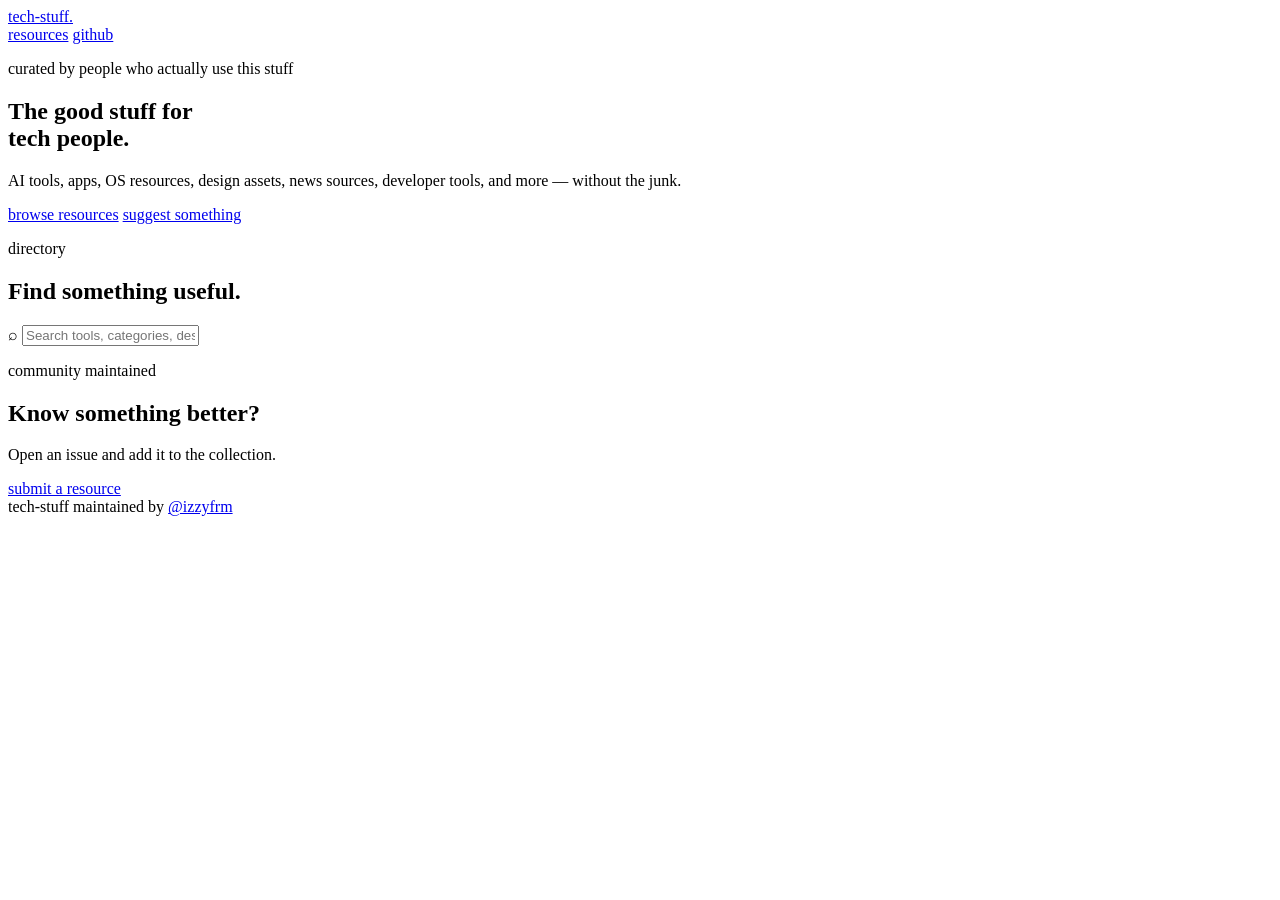
==== index.html @ e7332f13 "feat: add resource hub website" ====
<!doctype html>
<html lang="en">
<head>
  <meta charset="utf-8" />
  <meta name="viewport" content="width=device-width,initial-scale=1" />
  <meta name="description" content="A curated collection of the best resources for developers, AI users, and tech people." />
  <meta name="theme-color" content="#0a0a0a" />
  <title>tech-stuff — useful stuff for tech people</title>
  <link rel="stylesheet" href="./assets/style.css" />
</head>
<body>
  <header class="site-header">
    <a class="brand" href="#">tech-stuff<span>.</span></a>
    <nav>
      <a href="#resources">resources</a>
      <a href="https://github.com/izzyfrm/tech-stuff" target="_blank" rel="noreferrer">github</a>
    </nav>
  </header>

  <main>
    <section class="hero">
      <p class="eyebrow">curated by people who actually use this stuff</p>
      <h1>The good stuff for<br><span>tech people.</span></h1>
      <p class="hero-copy">AI tools, apps, OS resources, design assets, news sources, developer tools, and more — without the junk.</p>
      <div class="hero-actions">
        <a class="primary" href="#resources">browse resources</a>
        <a class="secondary" href="https://github.com/izzyfrm/tech-stuff/issues" target="_blank" rel="noreferrer">suggest something</a>
      </div>
    </section>

    <section class="controls" id="resources">
      <div>
        <p class="section-label">directory</p>
        <h2>Find something useful.</h2>
      </div>
      <label class="search-wrap">
        <span>⌕</span>
        <input id="search" autocomplete="off" placeholder="Search tools, categories, descriptions..." />
      </label>
    </section>

    <div class="filters" id="filters"></div>
    <section class="grid" id="resourceGrid" aria-live="polite"></section>

    <section class="submit">
      <div>
        <p class="section-label">community maintained</p>
        <h2>Know something better?</h2>
        <p>Open an issue and add it to the collection.</p>
      </div>
      <a class="primary" href="https://github.com/izzyfrm/tech-stuff/issues/new" target="_blank" rel="noreferrer">submit a resource</a>
    </section>
  </main>

  <footer>
    <span>tech-stuff</span>
    <span>maintained by <a href="https://github.com/izzyfrm" target="_blank" rel="noreferrer">@izzyfrm</a></span>
  </footer>

  <script src="./assets/app.js"></script>
</body>
</html>
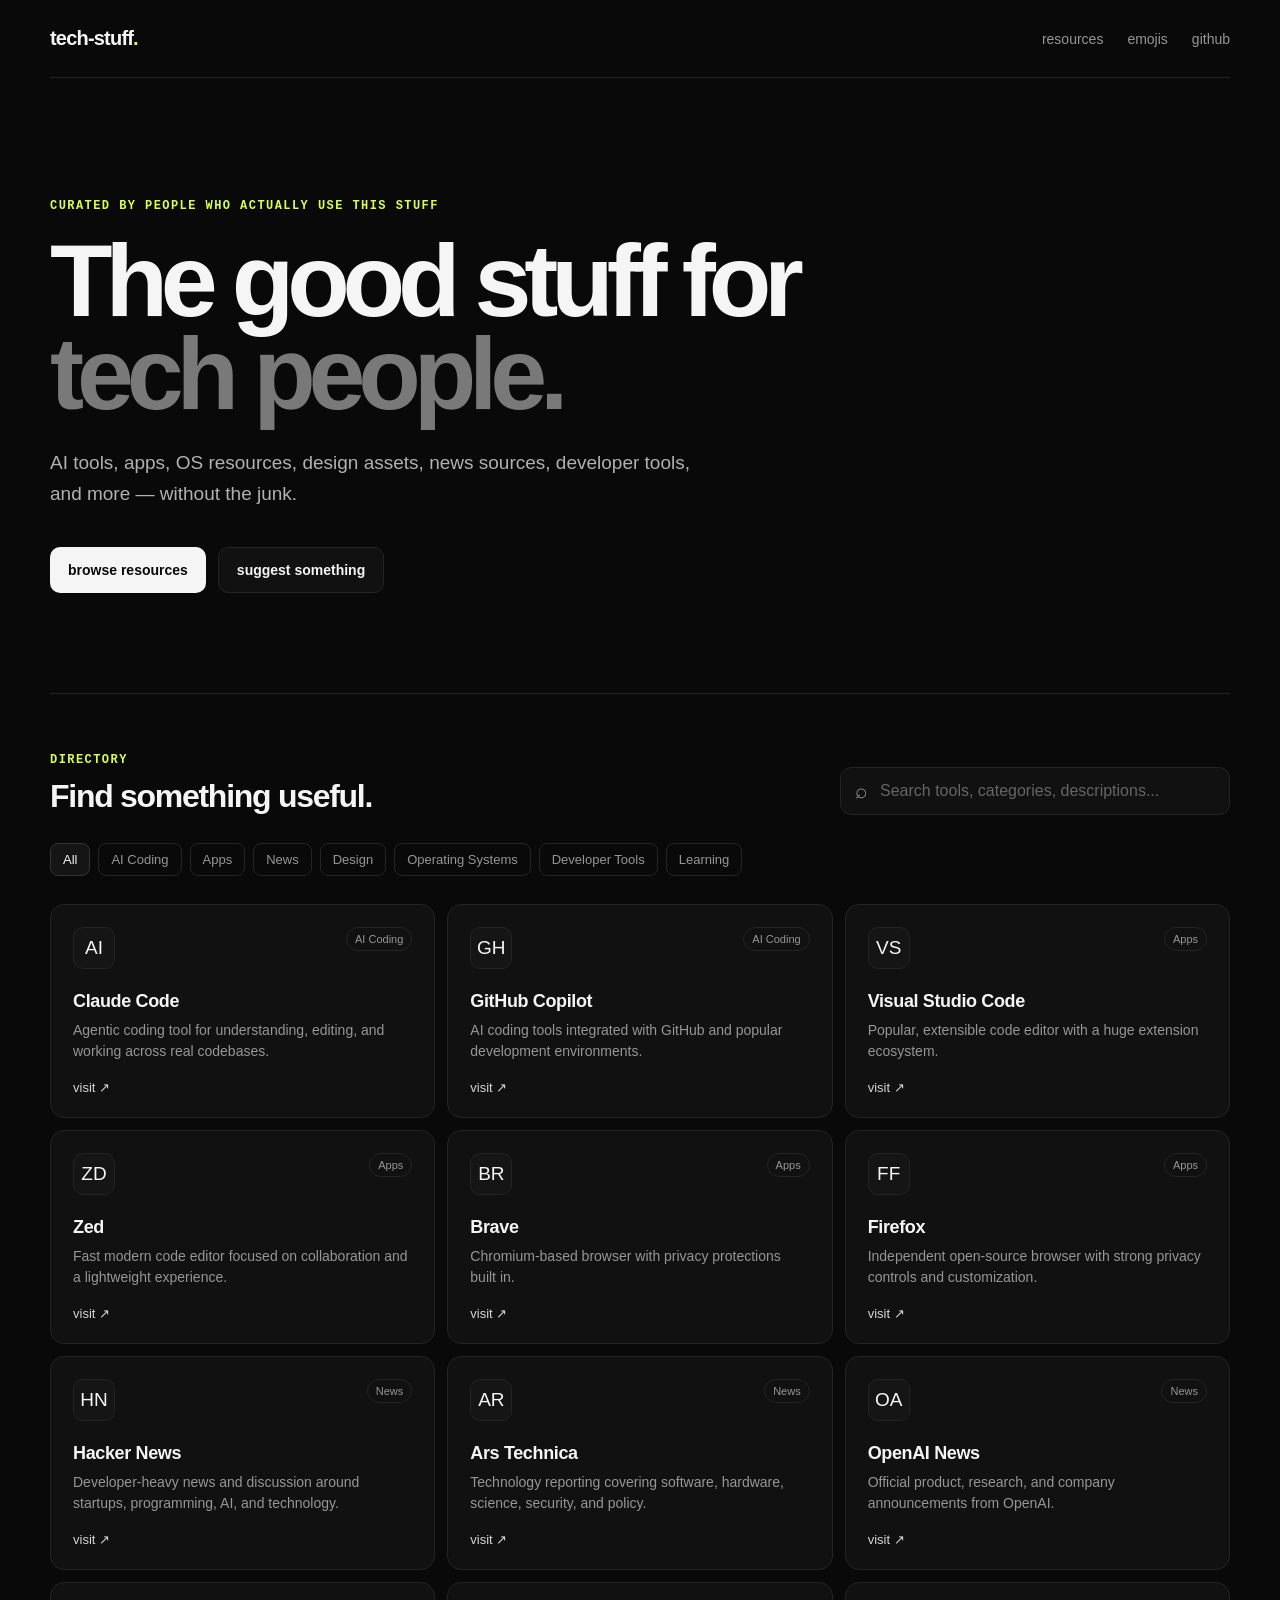
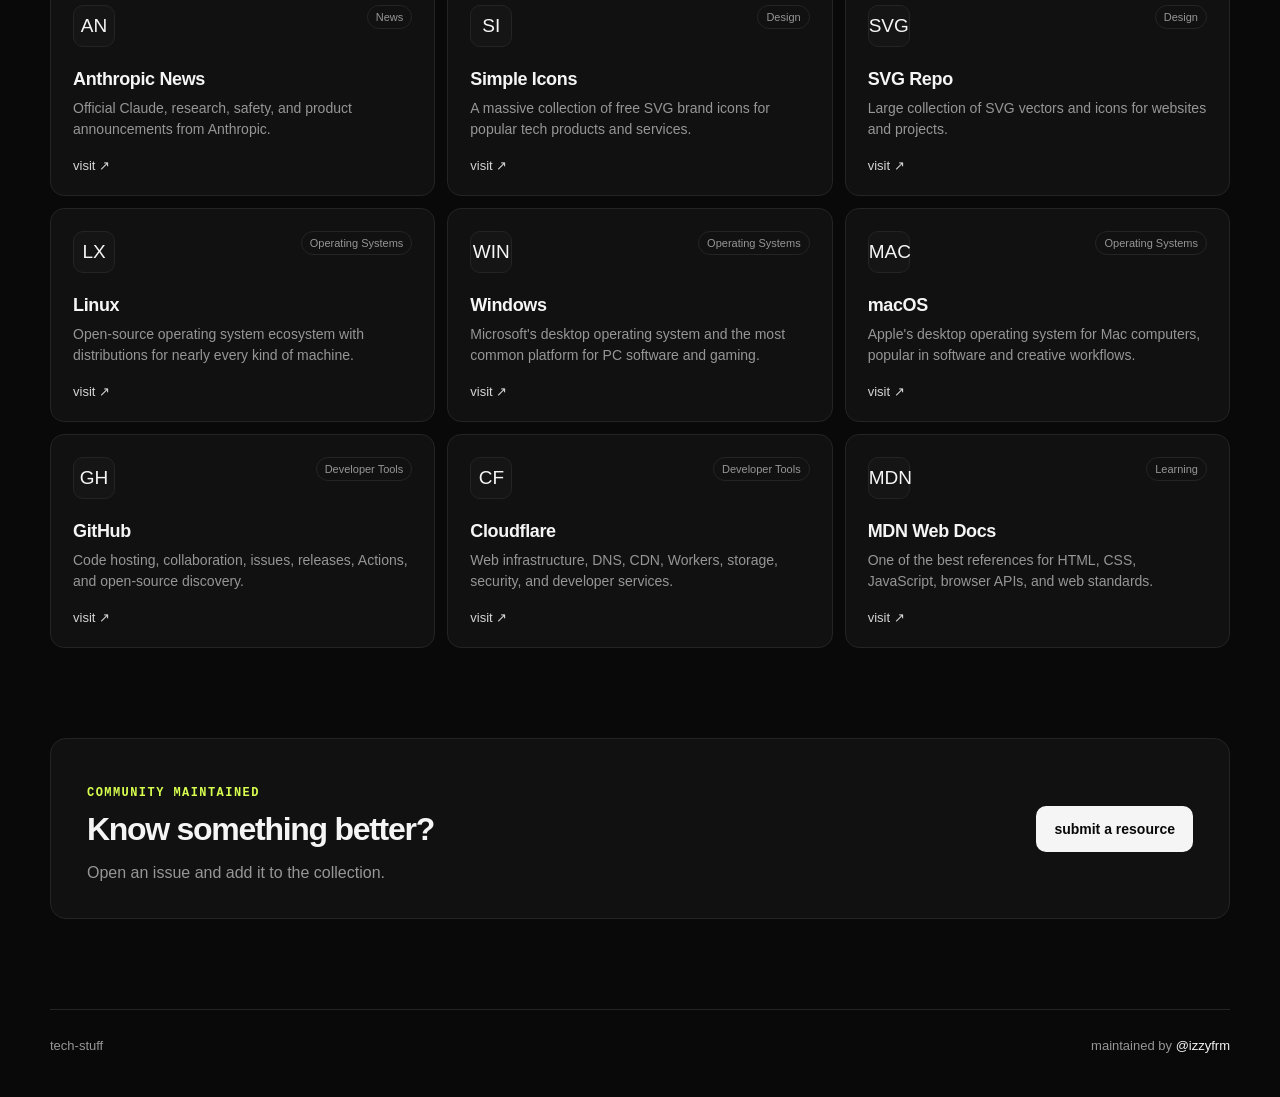
==== commit 39b3b0a2: "feat: add searchable emoji library page" ====
--- a/index.html
+++ b/index.html
@@ -13,6 +13,7 @@
     <a class="brand" href="#">tech-stuff<span>.</span></a>
     <nav>
       <a href="#resources">resources</a>
+      <a href="./emojis.html">emojis</a>
       <a href="https://github.com/izzyfrm/tech-stuff" target="_blank" rel="noreferrer">github</a>
     </nav>
   </header>
--- a/assets/style.css
+++ b/assets/style.css
@@ -0,0 +1,311 @@
+:root {
+  --bg: #090909;
+  --panel: #111;
+  --panel-2: #151515;
+  --text: #f5f5f5;
+  --muted: #969696;
+  --line: #242424;
+  --accent: #d8ff4f;
+  --max: 1180px;
+}
+
+* { box-sizing: border-box; }
+
+html { scroll-behavior: smooth; }
+
+body {
+  margin: 0;
+  background: var(--bg);
+  color: var(--text);
+  font-family: ui-sans-serif, -apple-system, BlinkMacSystemFont, "Segoe UI", sans-serif;
+  min-height: 100vh;
+}
+
+a { color: inherit; text-decoration: none; }
+
+.site-header {
+  width: min(calc(100% - 40px), var(--max));
+  margin: 0 auto;
+  height: 78px;
+  display: flex;
+  align-items: center;
+  justify-content: space-between;
+  border-bottom: 1px solid var(--line);
+}
+
+.brand {
+  font-weight: 700;
+  letter-spacing: -0.04em;
+  font-size: 20px;
+}
+
+.brand span { color: var(--accent); }
+
+nav { display: flex; gap: 24px; }
+
+nav a {
+  color: var(--muted);
+  font-size: 14px;
+  transition: color .2s ease;
+}
+
+nav a:hover { color: var(--text); }
+
+main {
+  width: min(calc(100% - 40px), var(--max));
+  margin: 0 auto;
+}
+
+.hero {
+  padding: 110px 0 100px;
+  max-width: 860px;
+}
+
+.eyebrow,
+.section-label {
+  color: var(--accent);
+  font: 600 12px/1 ui-monospace, SFMono-Regular, Menlo, monospace;
+  text-transform: uppercase;
+  letter-spacing: .12em;
+}
+
+.hero h1 {
+  font-size: clamp(56px, 8vw, 104px);
+  line-height: .91;
+  letter-spacing: -.07em;
+  margin: 22px 0 28px;
+  font-weight: 700;
+}
+
+.hero h1 span { color: #797979; }
+
+.hero-copy {
+  color: #b1b1b1;
+  max-width: 640px;
+  font-size: 19px;
+  line-height: 1.6;
+}
+
+.hero-actions {
+  display: flex;
+  gap: 12px;
+  flex-wrap: wrap;
+  margin-top: 38px;
+}
+
+.primary,
+.secondary {
+  display: inline-flex;
+  align-items: center;
+  justify-content: center;
+  min-height: 46px;
+  padding: 0 18px;
+  border-radius: 10px;
+  font-size: 14px;
+  font-weight: 600;
+  transition: transform .18s ease, background .18s ease;
+}
+
+.primary {
+  background: var(--text);
+  color: #090909;
+}
+
+.secondary {
+  border: 1px solid var(--line);
+  background: var(--panel);
+}
+
+.primary:hover,
+.secondary:hover { transform: translateY(-2px); }
+
+.controls {
+  display: flex;
+  justify-content: space-between;
+  align-items: end;
+  gap: 28px;
+  padding-top: 48px;
+  border-top: 1px solid var(--line);
+}
+
+.controls h2,
+.submit h2 {
+  margin: 10px 0 0;
+  font-size: 32px;
+  letter-spacing: -.04em;
+}
+
+.search-wrap {
+  width: min(100%, 390px);
+  height: 48px;
+  border: 1px solid var(--line);
+  border-radius: 11px;
+  background: var(--panel);
+  display: flex;
+  align-items: center;
+  padding: 0 14px;
+  gap: 10px;
+}
+
+.search-wrap span { color: var(--muted); font-size: 21px; }
+
+.search-wrap input {
+  width: 100%;
+  border: 0;
+  outline: 0;
+  color: var(--text);
+  background: transparent;
+  font: inherit;
+}
+
+.search-wrap input::placeholder { color: #656565; }
+
+.filters {
+  display: flex;
+  gap: 8px;
+  flex-wrap: wrap;
+  margin: 28px 0;
+}
+
+.filter {
+  border: 1px solid var(--line);
+  background: transparent;
+  color: var(--muted);
+  padding: 8px 12px;
+  border-radius: 8px;
+  cursor: pointer;
+  font: inherit;
+  font-size: 13px;
+}
+
+.filter:hover,
+.filter.active {
+  color: var(--text);
+  background: var(--panel-2);
+  border-color: #343434;
+}
+
+.grid {
+  display: grid;
+  grid-template-columns: repeat(3, 1fr);
+  gap: 12px;
+  padding-bottom: 90px;
+}
+
+.card {
+  min-height: 205px;
+  background: var(--panel);
+  border: 1px solid var(--line);
+  border-radius: 14px;
+  padding: 22px;
+  display: flex;
+  flex-direction: column;
+  transition: border-color .2s ease, transform .2s ease;
+}
+
+.card:hover {
+  border-color: #383838;
+  transform: translateY(-3px);
+}
+
+.card-top {
+  display: flex;
+  align-items: flex-start;
+  justify-content: space-between;
+  gap: 14px;
+}
+
+.icon {
+  height: 42px;
+  width: 42px;
+  border-radius: 10px;
+  background: var(--panel-2);
+  border: 1px solid var(--line);
+  display: grid;
+  place-items: center;
+  font-size: 19px;
+}
+
+.tag {
+  color: var(--muted);
+  border: 1px solid var(--line);
+  border-radius: 999px;
+  padding: 5px 8px;
+  font-size: 11px;
+}
+
+.card h3 {
+  font-size: 18px;
+  margin: 22px 0 8px;
+  letter-spacing: -.02em;
+}
+
+.card p {
+  color: var(--muted);
+  line-height: 1.5;
+  margin: 0 0 18px;
+  font-size: 14px;
+}
+
+.card a {
+  margin-top: auto;
+  width: max-content;
+  color: #d5d5d5;
+  font-size: 13px;
+}
+
+.card a:hover { color: var(--accent); }
+
+.empty {
+  grid-column: 1 / -1;
+  color: var(--muted);
+  padding: 48px 0;
+}
+
+.submit {
+  margin-bottom: 90px;
+  padding: 36px;
+  border: 1px solid var(--line);
+  border-radius: 16px;
+  background: var(--panel);
+  display: flex;
+  align-items: center;
+  justify-content: space-between;
+  gap: 25px;
+}
+
+.submit p:not(.section-label) {
+  color: var(--muted);
+  margin-bottom: 0;
+}
+
+footer {
+  width: min(calc(100% - 40px), var(--max));
+  margin: 0 auto;
+  border-top: 1px solid var(--line);
+  padding: 28px 0 44px;
+  color: var(--muted);
+  display: flex;
+  justify-content: space-between;
+  gap: 20px;
+  font-size: 13px;
+}
+
+footer a { color: var(--text); }
+
+@media (max-width: 850px) {
+  .grid { grid-template-columns: repeat(2, 1fr); }
+  .controls { align-items: stretch; flex-direction: column; }
+  .search-wrap { width: 100%; max-width: none; }
+}
+
+@media (max-width: 580px) {
+  .site-header, main, footer { width: min(calc(100% - 28px), var(--max)); }
+  nav a:first-child { display: none; }
+  .hero { padding: 80px 0 70px; }
+  .hero h1 { font-size: clamp(52px, 17vw, 78px); }
+  .hero-copy { font-size: 17px; }
+  .grid { grid-template-columns: 1fr; }
+  .submit { align-items: flex-start; flex-direction: column; padding: 26px; }
+  footer { flex-direction: column; }
+}
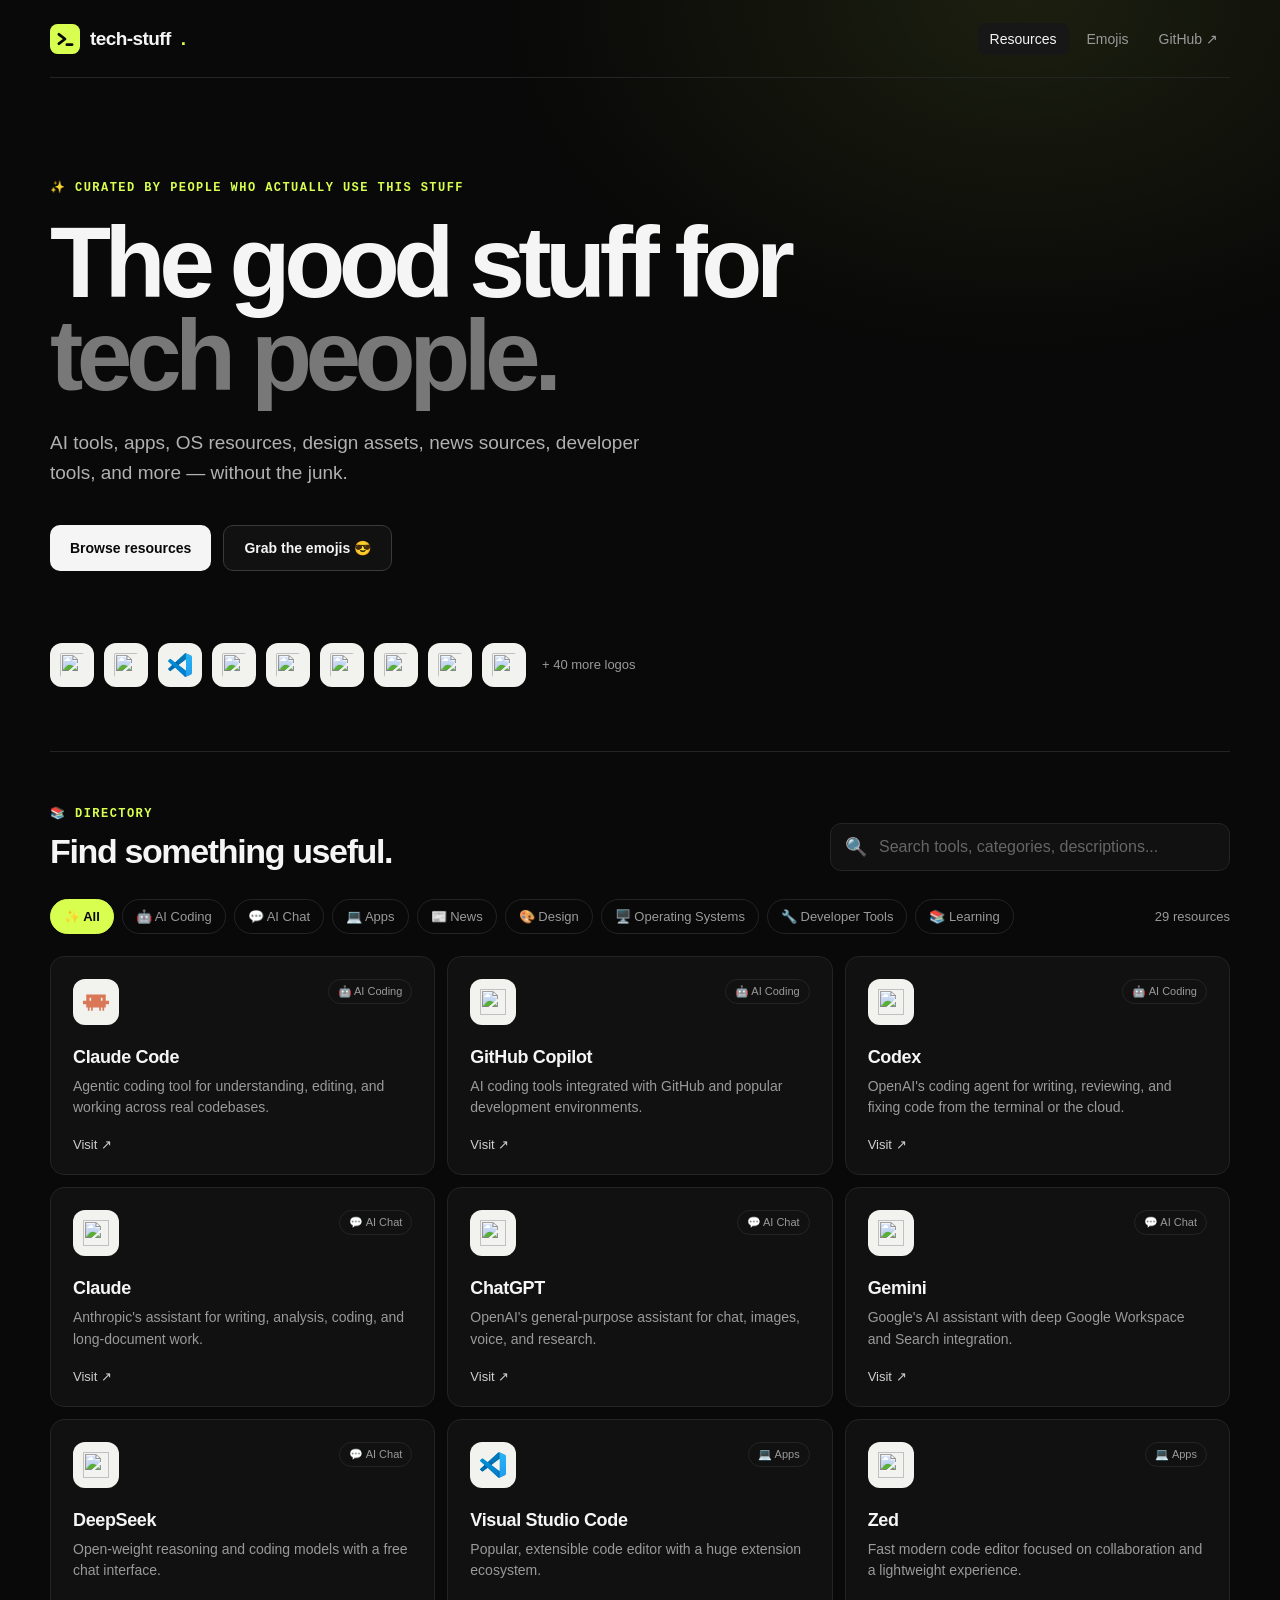
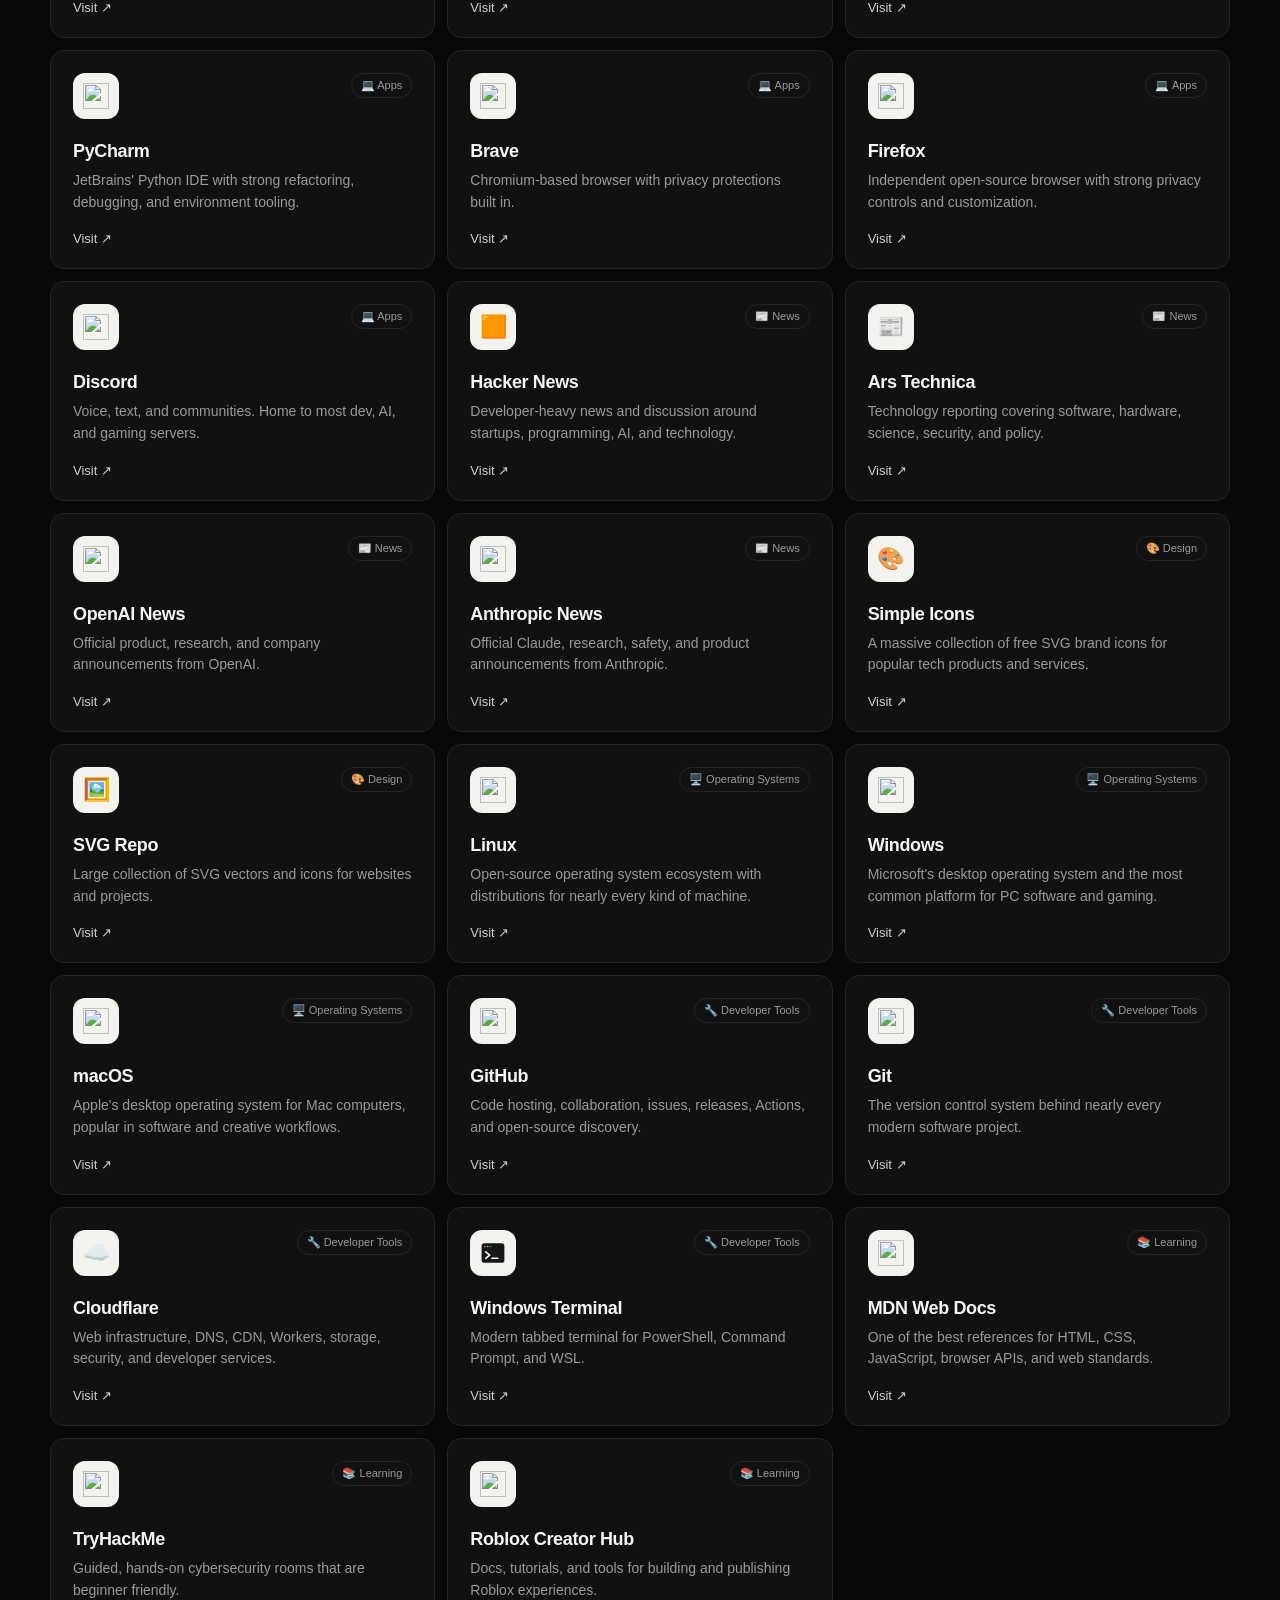
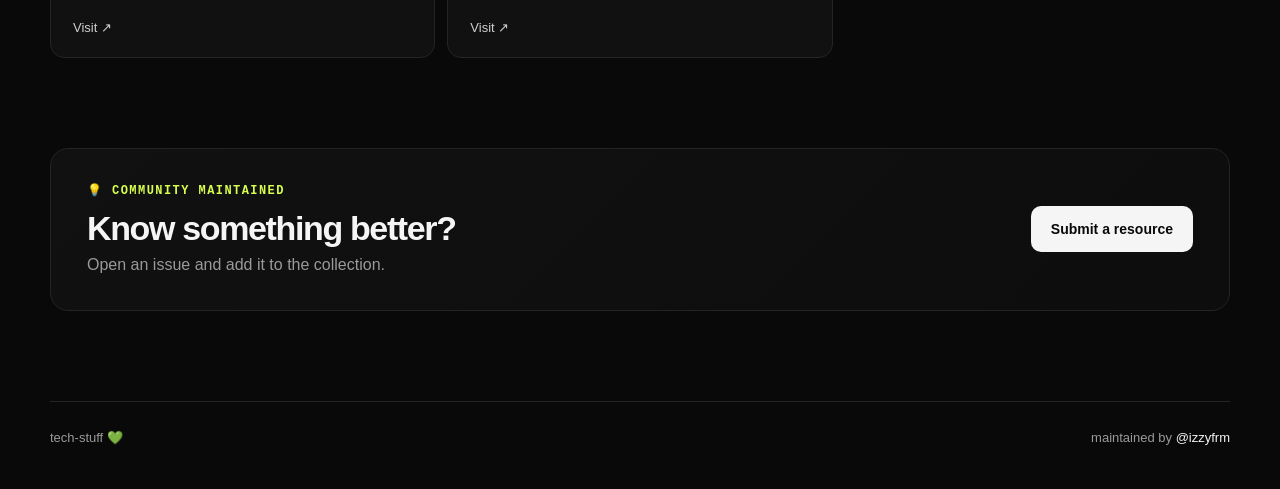
==== commit 4d34e46e: "Redesign site, add logos and emojis, rewrite README" ====
--- a/index.html
+++ b/index.html
@@ -4,57 +4,76 @@
   <meta charset="utf-8" />
   <meta name="viewport" content="width=device-width,initial-scale=1" />
   <meta name="description" content="A curated collection of the best resources for developers, AI users, and tech people." />
-  <meta name="theme-color" content="#0a0a0a" />
+  <meta name="theme-color" content="#090909" />
+  <meta property="og:title" content="tech-stuff — useful stuff for tech people" />
+  <meta property="og:description" content="AI tools, apps, OS resources, logos, emojis, and more — without the junk." />
   <title>tech-stuff — useful stuff for tech people</title>
+  <link rel="icon" type="image/svg+xml" href="./assets/logo.svg" />
   <link rel="stylesheet" href="./assets/style.css" />
 </head>
 <body>
   <header class="site-header">
-    <a class="brand" href="#">tech-stuff<span>.</span></a>
-    <nav>
-      <a href="#resources">resources</a>
-      <a href="./emojis.html">emojis</a>
-      <a href="https://github.com/izzyfrm/tech-stuff" target="_blank" rel="noreferrer">github</a>
+    <a class="brand" href="./index.html"><img src="./assets/logo.svg" alt="" />tech-stuff<span>.</span></a>
+    <nav aria-label="Main">
+      <a href="#resources" aria-current="page">Resources</a>
+      <a href="./emojis.html">Emojis</a>
+      <a href="https://github.com/izzyfrm/tech-stuff" target="_blank" rel="noreferrer">GitHub ↗</a>
     </nav>
   </header>
 
   <main>
     <section class="hero">
-      <p class="eyebrow">curated by people who actually use this stuff</p>
+      <p class="eyebrow">✨ curated by people who actually use this stuff</p>
       <h1>The good stuff for<br><span>tech people.</span></h1>
       <p class="hero-copy">AI tools, apps, OS resources, design assets, news sources, developer tools, and more — without the junk.</p>
       <div class="hero-actions">
-        <a class="primary" href="#resources">browse resources</a>
-        <a class="secondary" href="https://github.com/izzyfrm/tech-stuff/issues" target="_blank" rel="noreferrer">suggest something</a>
+        <a class="primary" href="#resources">Browse resources</a>
+        <a class="secondary" href="./emojis.html">Grab the emojis 😎</a>
       </div>
     </section>
 
+    <div class="stack" aria-hidden="true">
+      <img src="./emojis/claude-ai.svg" alt="" />
+      <img src="./emojis/chatgpt.svg" alt="" />
+      <img src="./emojis/vscode.svg" alt="" />
+      <img src="./emojis/github.svg" alt="" />
+      <img src="./emojis/python.svg" alt="" />
+      <img src="./emojis/linux.svg" alt="" />
+      <img src="./emojis/discord.svg" alt="" />
+      <img src="./emojis/firefox.svg" alt="" />
+      <img src="./emojis/roblox.svg" alt="" />
+      <span class="more">+ 40 more logos</span>
+    </div>
+
     <section class="controls" id="resources">
       <div>
-        <p class="section-label">directory</p>
+        <p class="section-label">📚 directory</p>
         <h2>Find something useful.</h2>
       </div>
       <label class="search-wrap">
-        <span>⌕</span>
-        <input id="search" autocomplete="off" placeholder="Search tools, categories, descriptions..." />
+        <span aria-hidden="true">🔍</span>
+        <input id="search" type="search" autocomplete="off" aria-label="Search resources" placeholder="Search tools, categories, descriptions..." />
       </label>
     </section>
 
-    <div class="filters" id="filters"></div>
-    <section class="grid" id="resourceGrid" aria-live="polite"></section>
+    <div class="filter-bar">
+      <div class="filters" id="filters"></div>
+      <span class="result-count" id="resultCount" aria-live="polite"></span>
+    </div>
+    <section class="grid" id="resourceGrid"></section>
 
     <section class="submit">
       <div>
-        <p class="section-label">community maintained</p>
+        <p class="section-label">💡 community maintained</p>
         <h2>Know something better?</h2>
         <p>Open an issue and add it to the collection.</p>
       </div>
-      <a class="primary" href="https://github.com/izzyfrm/tech-stuff/issues/new" target="_blank" rel="noreferrer">submit a resource</a>
+      <a class="primary" href="https://github.com/izzyfrm/tech-stuff/issues/new" target="_blank" rel="noreferrer">Submit a resource</a>
     </section>
   </main>
 
   <footer>
-    <span>tech-stuff</span>
+    <span>tech-stuff 💚</span>
     <span>maintained by <a href="https://github.com/izzyfrm" target="_blank" rel="noreferrer">@izzyfrm</a></span>
   </footer>
 
--- a/assets/style.css
+++ b/assets/style.css
@@ -1,11 +1,14 @@
 :root {
   --bg: #090909;
   --panel: #111;
-  --panel-2: #151515;
+  --panel-2: #171717;
   --text: #f5f5f5;
-  --muted: #969696;
+  --muted: #9a9a9a;
   --line: #242424;
+  --line-strong: #3a3a3a;
   --accent: #d8ff4f;
+  --tile: #f2f2ee;
+  --radius: 14px;
   --max: 1180px;
 }
 
@@ -19,13 +22,37 @@
   color: var(--text);
   font-family: ui-sans-serif, -apple-system, BlinkMacSystemFont, "Segoe UI", sans-serif;
   min-height: 100vh;
+  -webkit-font-smoothing: antialiased;
+}
+
+body::before {
+  content: "";
+  position: fixed;
+  inset: 0 0 auto 0;
+  height: 520px;
+  background: radial-gradient(60% 100% at 80% 0%, rgba(216, 255, 79, .09), transparent 70%);
+  pointer-events: none;
+  z-index: -1;
 }
 
 a { color: inherit; text-decoration: none; }
 
-.site-header {
+:focus-visible {
+  outline: 2px solid var(--accent);
+  outline-offset: 3px;
+  border-radius: 8px;
+}
+
+/* ---------- header ---------- */
+
+.site-header,
+main,
+footer {
   width: min(calc(100% - 40px), var(--max));
   margin: 0 auto;
+}
+
+.site-header {
   height: 78px;
   display: flex;
   align-items: center;
@@ -34,30 +61,34 @@
 }
 
 .brand {
+  display: flex;
+  align-items: center;
+  gap: 10px;
   font-weight: 700;
-  letter-spacing: -0.04em;
-  font-size: 20px;
-}
-
+  letter-spacing: -0.03em;
+  font-size: 19px;
+}
+
+.brand img { width: 30px; height: 30px; display: block; }
 .brand span { color: var(--accent); }
 
-nav { display: flex; gap: 24px; }
+nav { display: flex; gap: 6px; }
 
 nav a {
   color: var(--muted);
   font-size: 14px;
-  transition: color .2s ease;
-}
-
-nav a:hover { color: var(--text); }
-
-main {
-  width: min(calc(100% - 40px), var(--max));
-  margin: 0 auto;
-}
+  padding: 8px 12px;
+  border-radius: 8px;
+  transition: color .2s ease, background .2s ease;
+}
+
+nav a:hover,
+nav a[aria-current="page"] { color: var(--text); background: var(--panel-2); }
+
+/* ---------- hero ---------- */
 
 .hero {
-  padding: 110px 0 100px;
+  padding: 104px 0 72px;
   max-width: 860px;
 }
 
@@ -67,30 +98,32 @@
   font: 600 12px/1 ui-monospace, SFMono-Regular, Menlo, monospace;
   text-transform: uppercase;
   letter-spacing: .12em;
+  margin: 0;
 }
 
 .hero h1 {
-  font-size: clamp(56px, 8vw, 104px);
-  line-height: .91;
-  letter-spacing: -.07em;
-  margin: 22px 0 28px;
+  font-size: clamp(52px, 8vw, 100px);
+  line-height: .93;
+  letter-spacing: -.065em;
+  margin: 22px 0 26px;
   font-weight: 700;
 }
 
-.hero h1 span { color: #797979; }
+.hero h1 span { color: #787878; }
 
 .hero-copy {
   color: #b1b1b1;
-  max-width: 640px;
+  max-width: 600px;
   font-size: 19px;
   line-height: 1.6;
+  margin: 0;
 }
 
 .hero-actions {
   display: flex;
   gap: 12px;
   flex-wrap: wrap;
-  margin-top: 38px;
+  margin-top: 36px;
 }
 
 .primary,
@@ -99,44 +132,70 @@
   align-items: center;
   justify-content: center;
   min-height: 46px;
-  padding: 0 18px;
+  padding: 0 20px;
   border-radius: 10px;
   font-size: 14px;
   font-weight: 600;
-  transition: transform .18s ease, background .18s ease;
-}
-
-.primary {
-  background: var(--text);
-  color: #090909;
-}
-
-.secondary {
-  border: 1px solid var(--line);
-  background: var(--panel);
-}
+  transition: transform .18s ease, background .18s ease, border-color .18s ease;
+}
+
+.primary { background: var(--text); color: #090909; }
+.primary:hover { background: var(--accent); }
+
+.secondary { border: 1px solid var(--line-strong); background: var(--panel); }
+.secondary:hover { border-color: #555; }
 
 .primary:hover,
 .secondary:hover { transform: translateY(-2px); }
 
+/* logo row */
+
+.stack {
+  display: flex;
+  flex-wrap: wrap;
+  align-items: center;
+  gap: 10px;
+  padding: 0 0 64px;
+}
+
+.stack img {
+  width: 44px;
+  height: 44px;
+  padding: 10px;
+  border-radius: 12px;
+  background: var(--tile);
+  transition: transform .2s ease;
+}
+
+.stack img:hover { transform: translateY(-3px) rotate(-3deg); }
+
+.stack .more {
+  color: var(--muted);
+  font-size: 13px;
+  padding-left: 6px;
+}
+
+/* ---------- directory ---------- */
+
 .controls {
   display: flex;
   justify-content: space-between;
   align-items: end;
   gap: 28px;
-  padding-top: 48px;
+  padding-top: 56px;
   border-top: 1px solid var(--line);
+  scroll-margin-top: 0;
 }
 
 .controls h2,
 .submit h2 {
-  margin: 10px 0 0;
-  font-size: 32px;
+  margin: 12px 0 0;
+  font-size: 34px;
   letter-spacing: -.04em;
 }
 
 .search-wrap {
-  width: min(100%, 390px);
+  width: min(100%, 400px);
   height: 48px;
   border: 1px solid var(--line);
   border-radius: 11px;
@@ -145,9 +204,12 @@
   align-items: center;
   padding: 0 14px;
   gap: 10px;
-}
-
-.search-wrap span { color: var(--muted); font-size: 21px; }
+  transition: border-color .2s ease;
+}
+
+.search-wrap:focus-within { border-color: var(--accent); }
+
+.search-wrap span { color: var(--muted); font-size: 18px; }
 
 .search-wrap input {
   width: 100%;
@@ -158,53 +220,70 @@
   font: inherit;
 }
 
-.search-wrap input::placeholder { color: #656565; }
+.search-wrap input::placeholder { color: #666; }
+
+.filter-bar {
+  display: flex;
+  align-items: center;
+  justify-content: space-between;
+  gap: 16px;
+  margin: 28px 0 22px;
+}
 
 .filters {
   display: flex;
   gap: 8px;
   flex-wrap: wrap;
-  margin: 28px 0;
+}
+
+.result-count {
+  color: var(--muted);
+  font-size: 13px;
+  white-space: nowrap;
 }
 
 .filter {
   border: 1px solid var(--line);
   background: transparent;
   color: var(--muted);
-  padding: 8px 12px;
-  border-radius: 8px;
+  padding: 9px 13px;
+  border-radius: 999px;
   cursor: pointer;
   font: inherit;
   font-size: 13px;
-}
-
-.filter:hover,
+  transition: color .2s ease, background .2s ease, border-color .2s ease;
+}
+
+.filter:hover { color: var(--text); border-color: var(--line-strong); }
+
 .filter.active {
-  color: var(--text);
-  background: var(--panel-2);
-  border-color: #343434;
+  color: #090909;
+  background: var(--accent);
+  border-color: var(--accent);
+  font-weight: 600;
 }
 
 .grid {
   display: grid;
-  grid-template-columns: repeat(3, 1fr);
+  grid-template-columns: repeat(3, minmax(0, 1fr));
   gap: 12px;
   padding-bottom: 90px;
 }
 
 .card {
-  min-height: 205px;
+  min-height: 210px;
   background: var(--panel);
   border: 1px solid var(--line);
-  border-radius: 14px;
+  border-radius: var(--radius);
   padding: 22px;
   display: flex;
   flex-direction: column;
-  transition: border-color .2s ease, transform .2s ease;
+  transition: border-color .2s ease, transform .2s ease, background .2s ease;
 }
 
 .card:hover {
-  border-color: #383838;
+  border-color: var(--line-strong);
+  background: var(--panel-2);
   transform: translateY(-3px);
 }
 
@@ -216,22 +295,24 @@
 }
 
 .icon {
-  height: 42px;
-  width: 42px;
-  border-radius: 10px;
-  background: var(--panel-2);
-  border: 1px solid var(--line);
+  height: 46px;
+  width: 46px;
+  border-radius: 12px;
+  background: var(--tile);
   display: grid;
   place-items: center;
-  font-size: 19px;
-}
+  font-size: 22px;
+}
+
+.icon img { width: 26px; height: 26px; object-fit: contain; display: block; }
 
 .tag {
   color: var(--muted);
   border: 1px solid var(--line);
   border-radius: 999px;
-  padding: 5px 8px;
+  padding: 5px 9px;
   font-size: 11px;
+  white-space: nowrap;
 }
 
 .card h3 {
@@ -242,32 +323,36 @@
 
 .card p {
   color: var(--muted);
-  line-height: 1.5;
+  line-height: 1.55;
   margin: 0 0 18px;
   font-size: 14px;
 }
 
-.card a {
+.visit {
   margin-top: auto;
-  width: max-content;
-  color: #d5d5d5;
+  color: #cfcfcf;
   font-size: 13px;
-}
-
-.card a:hover { color: var(--accent); }
+  font-weight: 500;
+  transition: color .2s ease, transform .2s ease;
+}
+
+.card:hover .visit { color: var(--accent); }
 
 .empty {
   grid-column: 1 / -1;
   color: var(--muted);
-  padding: 48px 0;
-}
+  padding: 56px 0;
+  text-align: center;
+}
+
+/* ---------- submit + footer ---------- */
 
 .submit {
   margin-bottom: 90px;
   padding: 36px;
   border: 1px solid var(--line);
-  border-radius: 16px;
-  background: var(--panel);
+  border-radius: 18px;
+  background: linear-gradient(135deg, var(--panel), #0d0d0d);
   display: flex;
   align-items: center;
   justify-content: space-between;
@@ -276,12 +361,10 @@
 
 .submit p:not(.section-label) {
   color: var(--muted);
-  margin-bottom: 0;
+  margin: 8px 0 0;
 }
 
 footer {
-  width: min(calc(100% - 40px), var(--max));
-  margin: 0 auto;
   border-top: 1px solid var(--line);
   padding: 28px 0 44px;
   color: var(--muted);
@@ -292,20 +375,33 @@
 }
 
 footer a { color: var(--text); }
+footer a:hover { color: var(--accent); }
+
+/* ---------- responsive ---------- */
 
 @media (max-width: 850px) {
-  .grid { grid-template-columns: repeat(2, 1fr); }
+  .grid { grid-template-columns: repeat(2, minmax(0, 1fr)); }
   .controls { align-items: stretch; flex-direction: column; }
-  .search-wrap { width: 100%; max-width: none; }
+  .search-wrap { width: 100%; }
 }
 
 @media (max-width: 580px) {
-  .site-header, main, footer { width: min(calc(100% - 28px), var(--max)); }
-  nav a:first-child { display: none; }
-  .hero { padding: 80px 0 70px; }
-  .hero h1 { font-size: clamp(52px, 17vw, 78px); }
+  .site-header,
+  main,
+  footer { width: min(calc(100% - 28px), var(--max)); }
+  .hero { padding: 72px 0 56px; }
+  .hero h1 { font-size: clamp(46px, 15vw, 70px); }
   .hero-copy { font-size: 17px; }
+  .stack { padding-bottom: 48px; }
+  .stack img { width: 40px; height: 40px; padding: 9px; }
+  .filter-bar { flex-direction: column; align-items: flex-start; }
   .grid { grid-template-columns: 1fr; }
+  .card { min-height: 0; }
   .submit { align-items: flex-start; flex-direction: column; padding: 26px; }
   footer { flex-direction: column; }
 }
+
+@media (prefers-reduced-motion: reduce) {
+  html { scroll-behavior: auto; }
+  *, *::before, *::after { transition: none !important; }
+}
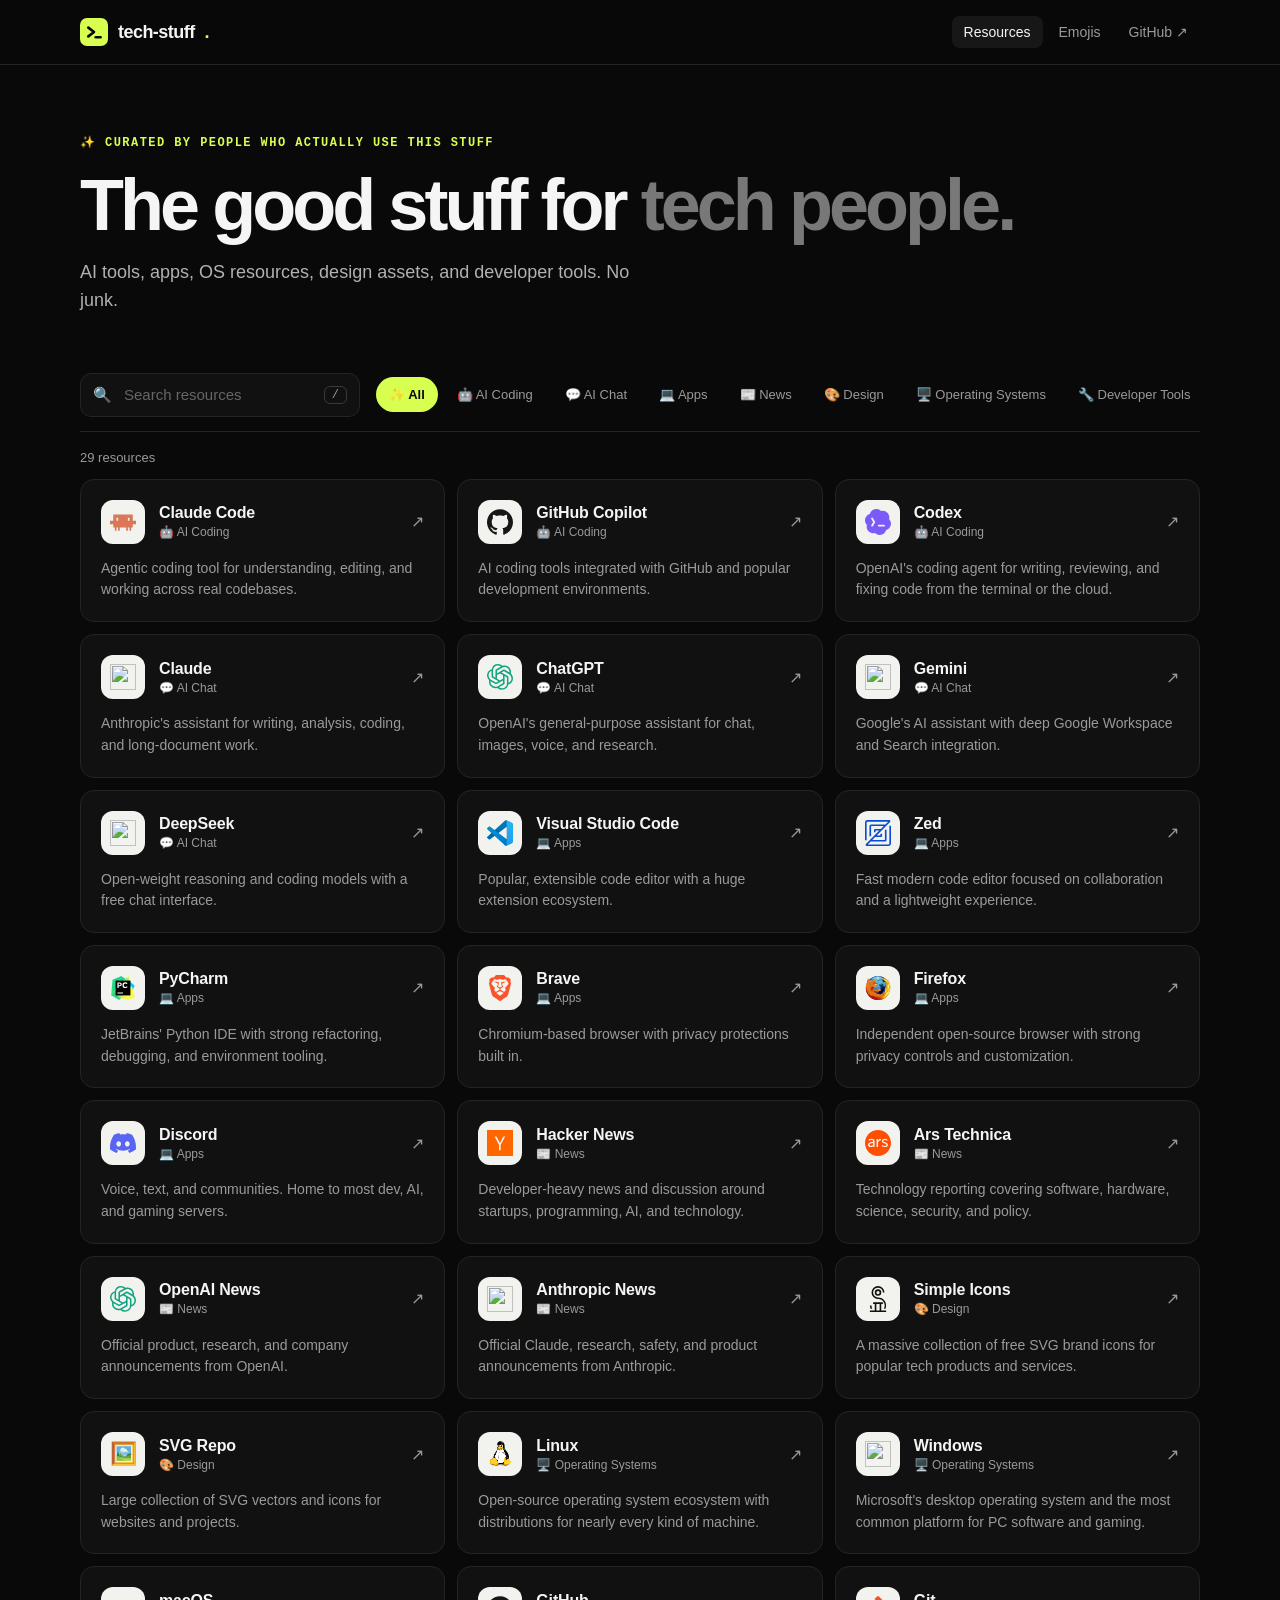
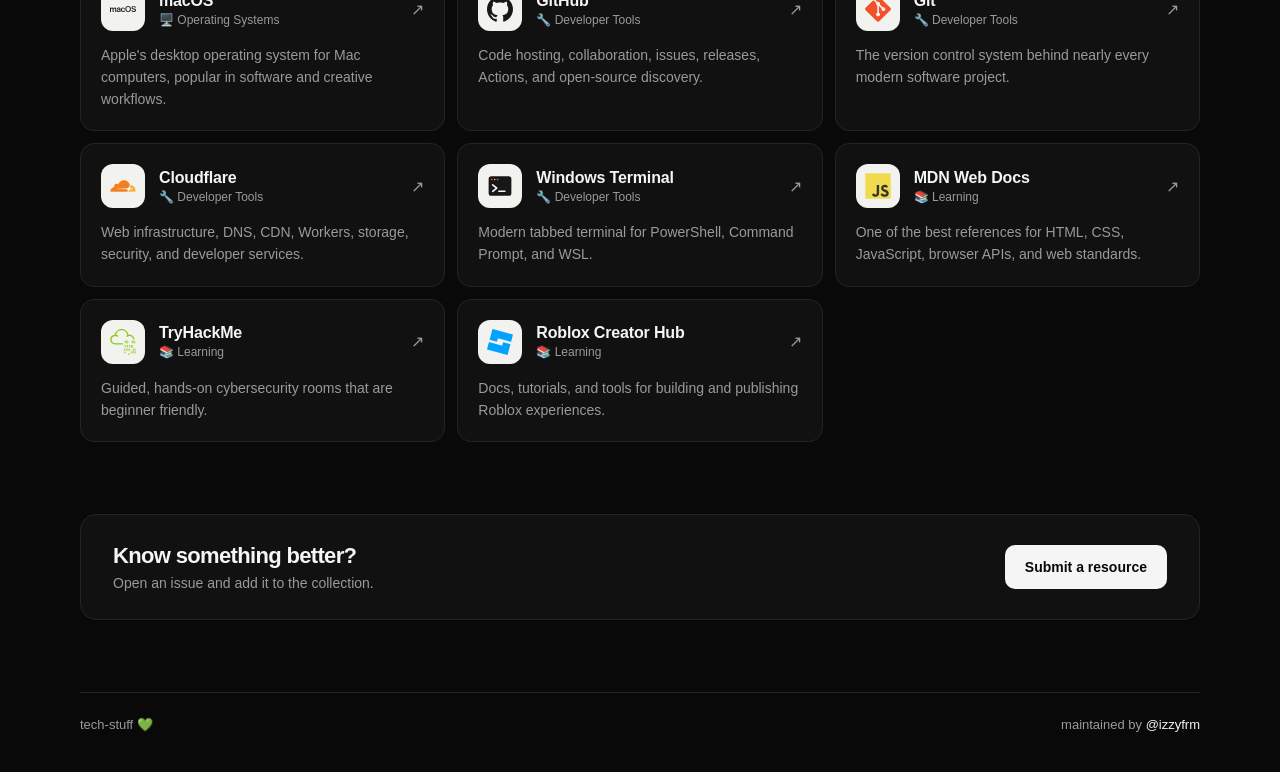
==== commit 7b216c1f: "Add official logos and simplify site navigation" ====
--- a/index.html
+++ b/index.html
@@ -13,58 +13,37 @@
 </head>
 <body>
   <header class="site-header">
-    <a class="brand" href="./index.html"><img src="./assets/logo.svg" alt="" />tech-stuff<span>.</span></a>
-    <nav aria-label="Main">
-      <a href="#resources" aria-current="page">Resources</a>
-      <a href="./emojis.html">Emojis</a>
-      <a href="https://github.com/izzyfrm/tech-stuff" target="_blank" rel="noreferrer">GitHub ↗</a>
-    </nav>
+    <div class="header-inner">
+      <a class="brand" href="./index.html"><img src="./assets/logo.svg" alt="" />tech-stuff<span>.</span></a>
+      <nav aria-label="Main">
+        <a href="./index.html" aria-current="page">Resources</a>
+        <a href="./emojis.html">Emojis</a>
+        <a href="https://github.com/izzyfrm/tech-stuff" target="_blank" rel="noreferrer">GitHub ↗</a>
+      </nav>
+    </div>
   </header>
 
   <main>
     <section class="hero">
       <p class="eyebrow">✨ curated by people who actually use this stuff</p>
-      <h1>The good stuff for<br><span>tech people.</span></h1>
-      <p class="hero-copy">AI tools, apps, OS resources, design assets, news sources, developer tools, and more — without the junk.</p>
-      <div class="hero-actions">
-        <a class="primary" href="#resources">Browse resources</a>
-        <a class="secondary" href="./emojis.html">Grab the emojis 😎</a>
-      </div>
+      <h1>The good stuff for <span>tech people.</span></h1>
+      <p class="hero-copy">AI tools, apps, OS resources, design assets, and developer tools. No junk.</p>
     </section>
 
-    <div class="stack" aria-hidden="true">
-      <img src="./emojis/claude-ai.svg" alt="" />
-      <img src="./emojis/chatgpt.svg" alt="" />
-      <img src="./emojis/vscode.svg" alt="" />
-      <img src="./emojis/github.svg" alt="" />
-      <img src="./emojis/python.svg" alt="" />
-      <img src="./emojis/linux.svg" alt="" />
-      <img src="./emojis/discord.svg" alt="" />
-      <img src="./emojis/firefox.svg" alt="" />
-      <img src="./emojis/roblox.svg" alt="" />
-      <span class="more">+ 40 more logos</span>
-    </div>
-
-    <section class="controls" id="resources">
-      <div>
-        <p class="section-label">📚 directory</p>
-        <h2>Find something useful.</h2>
-      </div>
+    <section class="toolbar" id="resources" aria-label="Find resources">
       <label class="search-wrap">
         <span aria-hidden="true">🔍</span>
-        <input id="search" type="search" autocomplete="off" aria-label="Search resources" placeholder="Search tools, categories, descriptions..." />
+        <input id="search" type="search" autocomplete="off" aria-label="Search resources" placeholder="Search resources" />
+        <kbd aria-hidden="true">/</kbd>
       </label>
+      <div class="filters" id="filters" role="group" aria-label="Categories"></div>
     </section>
 
-    <div class="filter-bar">
-      <div class="filters" id="filters"></div>
-      <span class="result-count" id="resultCount" aria-live="polite"></span>
-    </div>
+    <p class="result-count" id="resultCount" aria-live="polite"></p>
     <section class="grid" id="resourceGrid"></section>
 
     <section class="submit">
       <div>
-        <p class="section-label">💡 community maintained</p>
         <h2>Know something better?</h2>
         <p>Open an issue and add it to the collection.</p>
       </div>
--- a/assets/style.css
+++ b/assets/style.css
@@ -9,12 +9,13 @@
   --accent: #d8ff4f;
   --tile: #f2f2ee;
   --radius: 14px;
-  --max: 1180px;
+  --header-h: 64px;
+  --max: 1120px;
 }
 
 * { box-sizing: border-box; }
 
-html { scroll-behavior: smooth; }
+html { scroll-behavior: smooth; scroll-padding-top: calc(var(--header-h) + 16px); }
 
 body {
   margin: 0;
@@ -25,16 +26,6 @@
   -webkit-font-smoothing: antialiased;
 }
 
-body::before {
-  content: "";
-  position: fixed;
-  inset: 0 0 auto 0;
-  height: 520px;
-  background: radial-gradient(60% 100% at 80% 0%, rgba(216, 255, 79, .09), transparent 70%);
-  pointer-events: none;
-  z-index: -1;
-}
-
 a { color: inherit; text-decoration: none; }
 
 :focus-visible {
@@ -43,21 +34,29 @@
   border-radius: 8px;
 }
 
-/* ---------- header ---------- */
-
-.site-header,
 main,
-footer {
+footer,
+.header-inner {
   width: min(calc(100% - 40px), var(--max));
   margin: 0 auto;
 }
 
+/* ---------- header ---------- */
+
 .site-header {
-  height: 78px;
+  position: sticky;
+  top: 0;
+  z-index: 20;
+  background: rgba(9, 9, 9, .85);
+  backdrop-filter: blur(12px);
+  border-bottom: 1px solid var(--line);
+}
+
+.header-inner {
+  height: var(--header-h);
   display: flex;
   align-items: center;
   justify-content: space-between;
-  border-bottom: 1px solid var(--line);
 }
 
 .brand {
@@ -66,13 +65,13 @@
   gap: 10px;
   font-weight: 700;
   letter-spacing: -0.03em;
-  font-size: 19px;
-}
-
-.brand img { width: 30px; height: 30px; display: block; }
+  font-size: 18px;
+}
+
+.brand img { width: 28px; height: 28px; display: block; }
 .brand span { color: var(--accent); }
 
-nav { display: flex; gap: 6px; }
+nav { display: flex; gap: 4px; }
 
 nav a {
   color: var(--muted);
@@ -82,15 +81,12 @@
   transition: color .2s ease, background .2s ease;
 }
 
-nav a:hover,
+nav a:hover { color: var(--text); }
 nav a[aria-current="page"] { color: var(--text); background: var(--panel-2); }
 
 /* ---------- hero ---------- */
 
-.hero {
-  padding: 104px 0 72px;
-  max-width: 860px;
-}
+.hero { padding: 72px 0 44px; }
 
 .eyebrow,
 .section-label {
@@ -102,10 +98,10 @@
 }
 
 .hero h1 {
-  font-size: clamp(52px, 8vw, 100px);
-  line-height: .93;
-  letter-spacing: -.065em;
-  margin: 22px 0 26px;
+  font-size: clamp(40px, 6.5vw, 72px);
+  line-height: 1;
+  letter-spacing: -.055em;
+  margin: 20px 0 18px;
   font-weight: 700;
 }
 
@@ -113,17 +109,10 @@
 
 .hero-copy {
   color: #b1b1b1;
-  max-width: 600px;
-  font-size: 19px;
-  line-height: 1.6;
+  max-width: 560px;
+  font-size: 18px;
+  line-height: 1.55;
   margin: 0;
-}
-
-.hero-actions {
-  display: flex;
-  gap: 12px;
-  flex-wrap: wrap;
-  margin-top: 36px;
 }
 
 .primary,
@@ -131,172 +120,147 @@
   display: inline-flex;
   align-items: center;
   justify-content: center;
-  min-height: 46px;
+  min-height: 44px;
   padding: 0 20px;
   border-radius: 10px;
   font-size: 14px;
   font-weight: 600;
+  white-space: nowrap;
   transition: transform .18s ease, background .18s ease, border-color .18s ease;
 }
 
 .primary { background: var(--text); color: #090909; }
-.primary:hover { background: var(--accent); }
+.primary:hover { background: var(--accent); transform: translateY(-2px); }
 
 .secondary { border: 1px solid var(--line-strong); background: var(--panel); }
-.secondary:hover { border-color: #555; }
-
-.primary:hover,
-.secondary:hover { transform: translateY(-2px); }
-
-/* logo row */
-
-.stack {
-  display: flex;
-  flex-wrap: wrap;
-  align-items: center;
-  gap: 10px;
-  padding: 0 0 64px;
-}
-
-.stack img {
-  width: 44px;
+.secondary:hover { border-color: #555; transform: translateY(-2px); }
+
+/* ---------- toolbar (search + categories) ---------- */
+
+.toolbar {
+  position: sticky;
+  top: var(--header-h);
+  z-index: 10;
+  display: flex;
+  align-items: center;
+  gap: 16px;
+  padding: 14px 0;
+  background: var(--bg);
+  border-bottom: 1px solid var(--line);
+}
+
+.search-wrap {
+  flex: 0 0 280px;
   height: 44px;
-  padding: 10px;
-  border-radius: 12px;
-  background: var(--tile);
-  transition: transform .2s ease;
-}
-
-.stack img:hover { transform: translateY(-3px) rotate(-3deg); }
-
-.stack .more {
-  color: var(--muted);
-  font-size: 13px;
-  padding-left: 6px;
-}
-
-/* ---------- directory ---------- */
-
-.controls {
-  display: flex;
-  justify-content: space-between;
-  align-items: end;
-  gap: 28px;
-  padding-top: 56px;
-  border-top: 1px solid var(--line);
-  scroll-margin-top: 0;
-}
-
-.controls h2,
-.submit h2 {
-  margin: 12px 0 0;
-  font-size: 34px;
-  letter-spacing: -.04em;
-}
-
-.search-wrap {
-  width: min(100%, 400px);
-  height: 48px;
   border: 1px solid var(--line);
   border-radius: 11px;
   background: var(--panel);
   display: flex;
   align-items: center;
-  padding: 0 14px;
+  padding: 0 12px;
   gap: 10px;
   transition: border-color .2s ease;
 }
 
 .search-wrap:focus-within { border-color: var(--accent); }
-
-.search-wrap span { color: var(--muted); font-size: 18px; }
+.search-wrap span { font-size: 15px; }
 
 .search-wrap input {
   width: 100%;
+  min-width: 0;
   border: 0;
   outline: 0;
   color: var(--text);
   background: transparent;
   font: inherit;
+  font-size: 15px;
 }
 
 .search-wrap input::placeholder { color: #666; }
 
-.filter-bar {
-  display: flex;
-  align-items: center;
-  justify-content: space-between;
-  gap: 16px;
-  margin: 28px 0 22px;
-}
+kbd {
+  font: 12px ui-monospace, SFMono-Regular, Menlo, monospace;
+  color: var(--muted);
+  border: 1px solid var(--line-strong);
+  border-radius: 6px;
+  padding: 1px 7px;
+}
+
+.search-wrap:focus-within kbd { display: none; }
 
 .filters {
   display: flex;
-  gap: 8px;
-  flex-wrap: wrap;
-}
-
-.result-count {
-  color: var(--muted);
-  font-size: 13px;
-  white-space: nowrap;
-}
+  gap: 6px;
+  overflow-x: auto;
+  scrollbar-width: none;
+  min-width: 0;
+}
+
+.filters::-webkit-scrollbar { display: none; }
 
 .filter {
-  border: 1px solid var(--line);
+  flex: none;
+  border: 1px solid transparent;
   background: transparent;
   color: var(--muted);
-  padding: 9px 13px;
+  padding: 9px 12px;
   border-radius: 999px;
   cursor: pointer;
   font: inherit;
   font-size: 13px;
-  transition: color .2s ease, background .2s ease, border-color .2s ease;
-}
-
-.filter:hover { color: var(--text); border-color: var(--line-strong); }
+  white-space: nowrap;
+  transition: color .2s ease, background .2s ease;
+}
+
+.filter:hover { color: var(--text); background: var(--panel-2); }
 
 .filter.active {
   color: #090909;
   background: var(--accent);
-  border-color: var(--accent);
   font-weight: 600;
 }
+
+.result-count {
+  color: var(--muted);
+  font-size: 13px;
+  margin: 18px 0 14px;
+}
+
+/* ---------- cards ---------- */
 
 .grid {
   display: grid;
   grid-template-columns: repeat(3, minmax(0, 1fr));
   gap: 12px;
-  padding-bottom: 90px;
+  padding-bottom: 72px;
 }
 
 .card {
-  min-height: 210px;
   background: var(--panel);
   border: 1px solid var(--line);
   border-radius: var(--radius);
-  padding: 22px;
-  display: flex;
-  flex-direction: column;
-  transition: border-color .2s ease, transform .2s ease, background .2s ease;
+  padding: 20px;
+  transition: border-color .2s ease, background .2s ease, transform .2s ease;
 }
 
 .card:hover {
   border-color: var(--line-strong);
   background: var(--panel-2);
-  transform: translateY(-3px);
-}
-
-.card-top {
-  display: flex;
-  align-items: flex-start;
-  justify-content: space-between;
+  transform: translateY(-2px);
+}
+
+.card-head {
+  display: flex;
+  align-items: center;
   gap: 14px;
 }
 
+.card-head > div:nth-child(2) { min-width: 0; flex: 1; }
+
 .icon {
-  height: 46px;
-  width: 46px;
+  flex: none;
+  height: 44px;
+  width: 44px;
   border-radius: 12px;
   background: var(--tile);
   display: grid;
@@ -306,37 +270,33 @@
 
 .icon img { width: 26px; height: 26px; object-fit: contain; display: block; }
 
+.card h3 {
+  font-size: 16px;
+  margin: 0;
+  letter-spacing: -.01em;
+}
+
 .tag {
-  color: var(--muted);
-  border: 1px solid var(--line);
-  border-radius: 999px;
-  padding: 5px 9px;
-  font-size: 11px;
-  white-space: nowrap;
-}
-
-.card h3 {
-  font-size: 18px;
-  margin: 22px 0 8px;
-  letter-spacing: -.02em;
-}
+  display: block;
+  margin-top: 3px;
+  color: var(--muted);
+  font-size: 12px;
+}
+
+.arrow {
+  color: var(--muted);
+  font-size: 16px;
+  transition: color .2s ease, transform .2s ease;
+}
+
+.card:hover .arrow { color: var(--accent); transform: translate(2px, -2px); }
 
 .card p {
   color: var(--muted);
   line-height: 1.55;
-  margin: 0 0 18px;
+  margin: 14px 0 0;
   font-size: 14px;
 }
-
-.visit {
-  margin-top: auto;
-  color: #cfcfcf;
-  font-size: 13px;
-  font-weight: 500;
-  transition: color .2s ease, transform .2s ease;
-}
-
-.card:hover .visit { color: var(--accent); }
 
 .empty {
   grid-column: 1 / -1;
@@ -348,25 +308,23 @@
 /* ---------- submit + footer ---------- */
 
 .submit {
-  margin-bottom: 90px;
-  padding: 36px;
+  margin-bottom: 72px;
+  padding: 28px 32px;
   border: 1px solid var(--line);
-  border-radius: 18px;
-  background: linear-gradient(135deg, var(--panel), #0d0d0d);
+  border-radius: 16px;
+  background: var(--panel);
   display: flex;
   align-items: center;
   justify-content: space-between;
-  gap: 25px;
-}
-
-.submit p:not(.section-label) {
-  color: var(--muted);
-  margin: 8px 0 0;
-}
+  gap: 24px;
+}
+
+.submit h2 { margin: 0; font-size: 22px; letter-spacing: -.03em; }
+.submit p { color: var(--muted); margin: 6px 0 0; font-size: 14px; }
 
 footer {
   border-top: 1px solid var(--line);
-  padding: 28px 0 44px;
+  padding: 24px 0 40px;
   color: var(--muted);
   display: flex;
   justify-content: space-between;
@@ -379,25 +337,21 @@
 
 /* ---------- responsive ---------- */
 
-@media (max-width: 850px) {
+@media (max-width: 900px) {
   .grid { grid-template-columns: repeat(2, minmax(0, 1fr)); }
-  .controls { align-items: stretch; flex-direction: column; }
-  .search-wrap { width: 100%; }
+  .toolbar { flex-direction: column; align-items: stretch; gap: 10px; padding: 12px 0; }
+  .search-wrap { flex: none; width: 100%; }
+  kbd { display: none; }
 }
 
 @media (max-width: 580px) {
-  .site-header,
   main,
-  footer { width: min(calc(100% - 28px), var(--max)); }
-  .hero { padding: 72px 0 56px; }
-  .hero h1 { font-size: clamp(46px, 15vw, 70px); }
-  .hero-copy { font-size: 17px; }
-  .stack { padding-bottom: 48px; }
-  .stack img { width: 40px; height: 40px; padding: 9px; }
-  .filter-bar { flex-direction: column; align-items: flex-start; }
+  footer,
+  .header-inner { width: min(calc(100% - 28px), var(--max)); }
+  .hero { padding: 48px 0 32px; }
+  .hero-copy { font-size: 16px; }
   .grid { grid-template-columns: 1fr; }
-  .card { min-height: 0; }
-  .submit { align-items: flex-start; flex-direction: column; padding: 26px; }
+  .submit { align-items: flex-start; flex-direction: column; padding: 24px; }
   footer { flex-direction: column; }
 }
 
